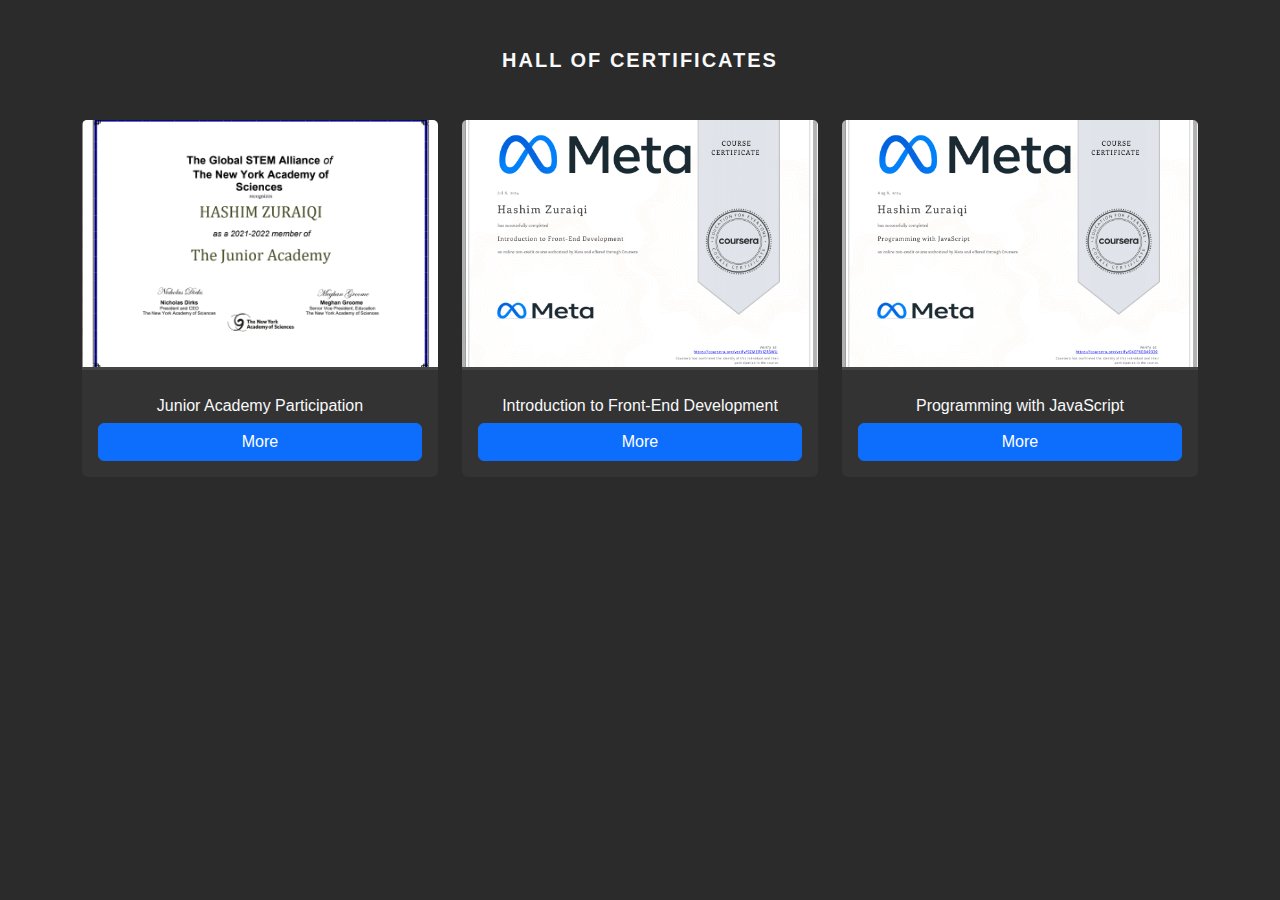
==== certificates.html @ 284e5f0f "Update certificates.html" ====
<!DOCTYPE html>
<html lang="en">
<head>
    <meta charset="UTF-8">
    <meta name="viewport" content="width=device-width, initial-scale=1.0">
    <title>Hall of Certificates</title>
    <!-- Bootstrap CSS -->
    <link href="https://cdn.jsdelivr.net/npm/bootstrap@5.3.0/dist/css/bootstrap.min.css" rel="stylesheet">
    <!-- Custom CSS -->
    <style>
        body {
            background-color: #2b2b2b;
            color: #ffffff;
            font-family: 'Arial', sans-serif;
        }

        h1 {
            font-size: 1.25rem;
            font-weight: bold;
            text-transform: uppercase;
            letter-spacing: 2px;
            color: red;
            margin-bottom: 1rem;
        }

        .certificate-card {
            background-color: #333;
            border: none;
            transition: transform 0.3s ease, box-shadow 0.3s ease;
            animation: fadeInUp 0.5s ease-in-out;
        }

        .certificate-card:hover {
            transform: translateY(-10px);
            box-shadow: 0 4px 20px rgba(0, 0, 0, 0.5);
        }

        .certificate-card img {
            height: 250px;
            object-fit: cover;
            border-bottom: 3px solid #444;
        }

        .card-title {
            font-size: 1rem;
            margin-top: 10px;
        }

        @keyframes fadeInUp {
            from {
                opacity: 0;
                transform: translateY(20px);
            }
            to {
                opacity: 1;
                transform: translateY(0);
            }
        }
        
        /* Media query to handle smaller screens */
        @media (max-width: 768px) {
            h1 {
                font-size: 1rem;
            }
        }
    </style>
</head>
<body>
    <div class="container py-5">
        <h1 class="text-center text-light mb-5">Hall of Certificates</h1>
        <div class="row">
            <!-- Example certificate -->
            <div class="col-md-4 mb-4">
                <div class="card certificate-card">
                    <img src="Screenshot 2024-08-09 174906.png" class="card-img-top" alt="Certificate 1">
                    <div class="card-body">
                        <h5 class="card-title text-center text-light">Junior Academy Participation</h5>
                        <!-- More button -->
                        <button class="btn btn-primary w-100" type="button" data-bs-toggle="collapse" data-bs-target="#collapseExample1" aria-expanded="false" aria-controls="collapseExample1">
                            More
                        </button>
                        <!-- Collapsible content -->
                        <div class="collapse mt-3" id="collapseExample1">
                            <div class="card card-body text-light" style="background-color: #444;">
                                <p>This certificate represents the successful participation in the Junior Academy program, where students engage in advanced topics and collaborative projects.
                            </div>
                        </div>
                    </div>
                </div>
            </div>
            <!-- Add more certificate cards here -->
            <div class="col-md-4 mb-4">
                <div class="card certificate-card">
                    <img src="Coursera (1)-1.png" class="card-img-top" alt="Certificate 2">
                    <div class="card-body">
                        <h5 class="card-title text-center text-light">Introduction to Front-End Development</h5>
                        <!-- More button -->
                        <button class="btn btn-primary w-100" type="button" data-bs-toggle="collapse" data-bs-target="#collapseExample2" aria-expanded="false" aria-controls="collapseExample2">
                            More
                        </button>
                        <!-- Collapsible content -->
                        <div class="collapse mt-3" id="collapseExample2">
                            <div class="card card-body text-light" style="background-color: #444;">
                                This certificate, part of the larger Professional Certificate in Front-End Development program offered by Meta, covers the essential building blocks of web development. It provides a deep understanding of how the web works, with a focus on HTML and CSS, as well as an introduction to various libraries that enhance web development. This course lays a strong foundation for anyone looking to start a career in front-end development.
                            </div>
                        </div>
                    </div>
                </div>
            </div>
            <!-- Add more certificate cards here -->
            <div class="col-md-4 mb-4">
                <div class="card certificate-card">
                    <img src="Coursera 04EPXEB40330-1.png" class="card-img-top" alt="Certificate 3">
                    <div class="card-body">
                        <h5 class="card-title text-center text-light">Programming with JavaScript</h5>
                        <!-- More button -->
                        <button class="btn btn-primary w-100" type="button" data-bs-toggle="collapse" data-bs-target="#collapseExample3" aria-expanded="false" aria-controls="collapseExample3">
                            More
                        </button>
                        <!-- Collapsible content -->
                        <div class="collapse mt-3" id="collapseExample3">
                            <div class="card card-body text-light" style="background-color: #444;">
                                This certificate, part of the Professional Certificate in Front-End Development program offered by Meta, covers advanced JavaScript programming techniques.
                            </div>
                        </div>
                    </div>
                </div>
            </div>
        </div>
    </div>

    <!-- Bootstrap JS and dependencies -->
    <script src="https://cdn.jsdelivr.net/npm/bootstrap@5.3.0/dist/js/bootstrap.bundle.min.js"></script>
</body>
</html>
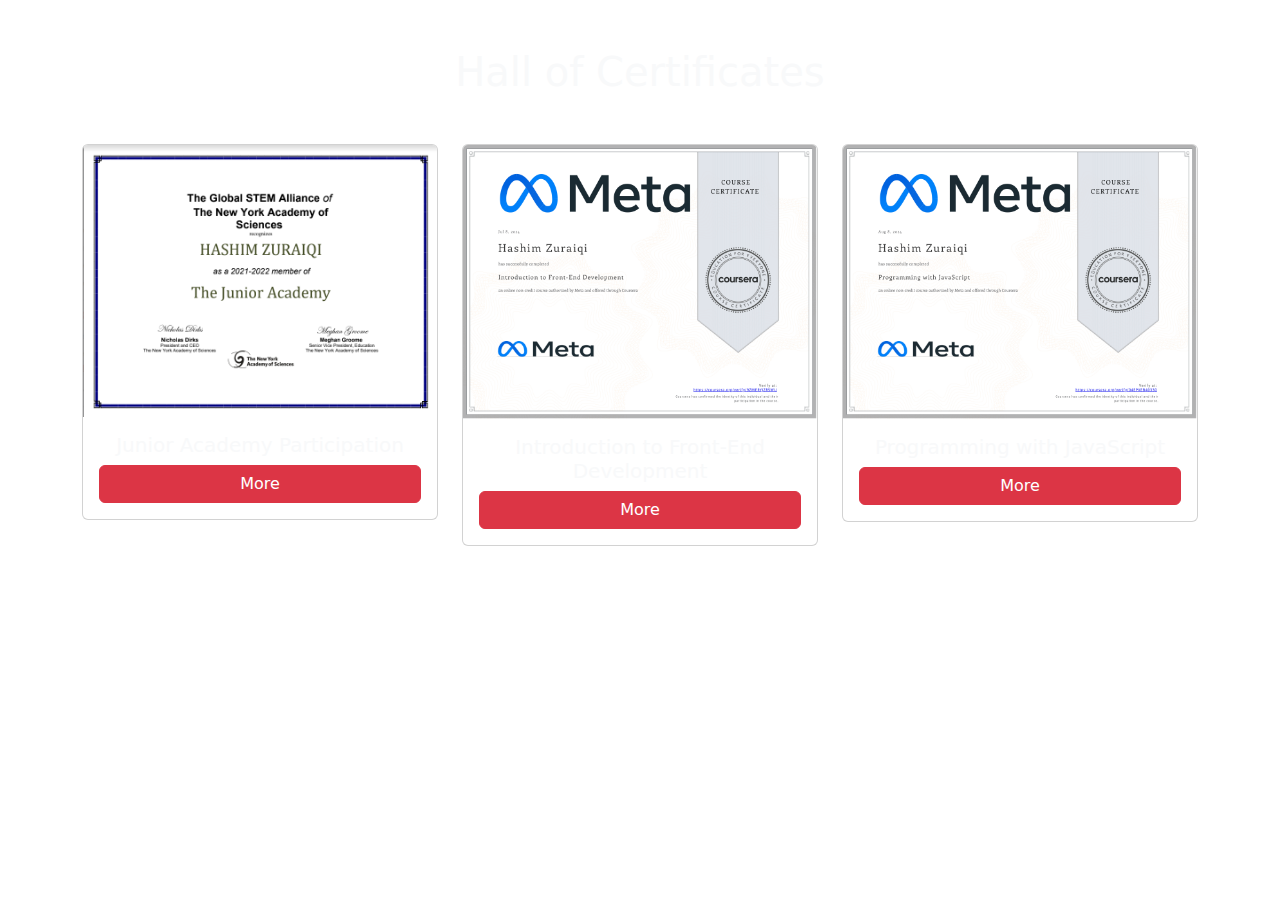
==== commit 9e66fa1e: "Add files via upload" ====
--- a/certificates.html
+++ b/certificates.html
@@ -6,64 +6,7 @@
     <title>Hall of Certificates</title>
     <!-- Bootstrap CSS -->
     <link href="https://cdn.jsdelivr.net/npm/bootstrap@5.3.0/dist/css/bootstrap.min.css" rel="stylesheet">
-    <!-- Custom CSS -->
-    <style>
-        body {
-            background-color: #2b2b2b;
-            color: #ffffff;
-            font-family: 'Arial', sans-serif;
-        }
-
-        h1 {
-            font-size: 1.25rem;
-            font-weight: bold;
-            text-transform: uppercase;
-            letter-spacing: 2px;
-            color: red;
-            margin-bottom: 1rem;
-        }
-
-        .certificate-card {
-            background-color: #333;
-            border: none;
-            transition: transform 0.3s ease, box-shadow 0.3s ease;
-            animation: fadeInUp 0.5s ease-in-out;
-        }
-
-        .certificate-card:hover {
-            transform: translateY(-10px);
-            box-shadow: 0 4px 20px rgba(0, 0, 0, 0.5);
-        }
-
-        .certificate-card img {
-            height: 250px;
-            object-fit: cover;
-            border-bottom: 3px solid #444;
-        }
-
-        .card-title {
-            font-size: 1rem;
-            margin-top: 10px;
-        }
-
-        @keyframes fadeInUp {
-            from {
-                opacity: 0;
-                transform: translateY(20px);
-            }
-            to {
-                opacity: 1;
-                transform: translateY(0);
-            }
-        }
-        
-        /* Media query to handle smaller screens */
-        @media (max-width: 768px) {
-            h1 {
-                font-size: 1rem;
-            }
-        }
-    </style>
+    <link rel="stylesheet" href="/CSS.styles\styleCertificates.css">
 </head>
 <body>
     <div class="container py-5">
@@ -72,11 +15,11 @@
             <!-- Example certificate -->
             <div class="col-md-4 mb-4">
                 <div class="card certificate-card">
-                    <img src="Screenshot 2024-08-09 174906.png" class="card-img-top" alt="Certificate 1">
+                    <img src="/images/JuniorAcademy.png" class="card-img-top" alt="Certificate 1">
                     <div class="card-body">
                         <h5 class="card-title text-center text-light">Junior Academy Participation</h5>
                         <!-- More button -->
-                        <button class="btn btn-primary w-100" type="button" data-bs-toggle="collapse" data-bs-target="#collapseExample1" aria-expanded="false" aria-controls="collapseExample1">
+                        <button id="btn" class="btn btn-danger w-100" type="button" data-bs-toggle="collapse" data-bs-target="#collapseExample1" aria-expanded="false" aria-controls="collapseExample1">
                             More
                         </button>
                         <!-- Collapsible content -->
@@ -91,11 +34,11 @@
             <!-- Add more certificate cards here -->
             <div class="col-md-4 mb-4">
                 <div class="card certificate-card">
-                    <img src="Coursera (1)-1.png" class="card-img-top" alt="Certificate 2">
+                    <a href="https://coursera.org/share/0f39022f56c3f7714c14078249b04bf5"><img src="/images/introduction.png" class="card-img-top" alt="Certificate 2"></a>
                     <div class="card-body">
                         <h5 class="card-title text-center text-light">Introduction to Front-End Development</h5>
                         <!-- More button -->
-                        <button class="btn btn-primary w-100" type="button" data-bs-toggle="collapse" data-bs-target="#collapseExample2" aria-expanded="false" aria-controls="collapseExample2">
+                        <button id="btn" class="btn btn-danger w-100" type="button" data-bs-toggle="collapse" data-bs-target="#collapseExample2" aria-expanded="false" aria-controls="collapseExample2">
                             More
                         </button>
                         <!-- Collapsible content -->
@@ -110,11 +53,11 @@
             <!-- Add more certificate cards here -->
             <div class="col-md-4 mb-4">
                 <div class="card certificate-card">
-                    <img src="Coursera 04EPXEB40330-1.png" class="card-img-top" alt="Certificate 3">
+                    <a href="https://coursera.org/share/d156e8ffebfd76307b1ec7d79190aedc"><img src="/images/JavaScript.png" class="card-img-top" alt="Certificate 3"></a> 
                     <div class="card-body">
                         <h5 class="card-title text-center text-light">Programming with JavaScript</h5>
                         <!-- More button -->
-                        <button class="btn btn-primary w-100" type="button" data-bs-toggle="collapse" data-bs-target="#collapseExample3" aria-expanded="false" aria-controls="collapseExample3">
+                        <button id="btn" class="btn btn-danger w-100" type="button" data-bs-toggle="collapse" data-bs-target="#collapseExample3" aria-expanded="false" aria-controls="collapseExample3">
                             More
                         </button>
                         <!-- Collapsible content -->
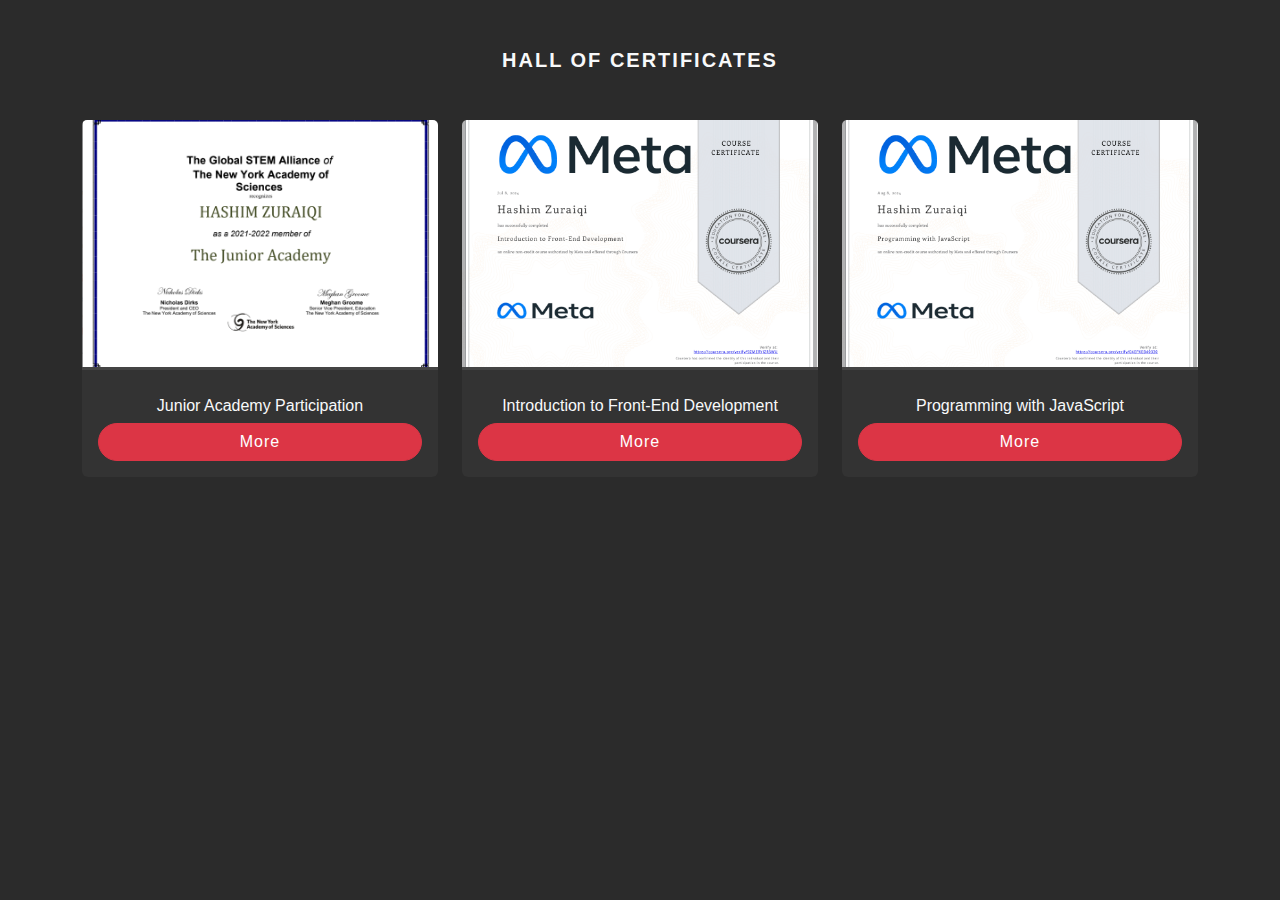
==== commit e3218f70: "Update certificates.html" ====
--- a/certificates.html
+++ b/certificates.html
@@ -6,7 +6,7 @@
     <title>Hall of Certificates</title>
     <!-- Bootstrap CSS -->
     <link href="https://cdn.jsdelivr.net/npm/bootstrap@5.3.0/dist/css/bootstrap.min.css" rel="stylesheet">
-    <link rel="stylesheet" href="/CSS.styles\styleCertificates.css">
+    <link rel="stylesheet" href="styleCertificates.css">
 </head>
 <body>
     <div class="container py-5">
--- a/styleCertificates.css
+++ b/styleCertificates.css
@@ -0,0 +1,68 @@
+body {
+    background-color: #2b2b2b;
+    color: #ffffff;
+    font-family: 'Arial', sans-serif;
+}
+
+h1 {
+    font-size: 1.25rem;
+    font-weight: bold;
+    text-transform: uppercase;
+    letter-spacing: 2px;
+    color: red;
+    margin-bottom: 1rem;
+}
+
+.certificate-card {
+    background-color: #333;
+    border: none;
+    transition: transform 0.3s ease, box-shadow 0.3s ease;
+    animation: fadeInUp 0.5s ease-in-out;
+}
+
+.certificate-card:hover {
+    transform: translateY(-10px);
+    box-shadow: 0 4px 20px rgba(0, 0, 0, 0.5);
+}
+
+.certificate-card img {
+    height: 250px;
+    object-fit: cover;
+    border-bottom: 3px solid #444;
+}
+
+.card-title {
+    font-size: 1rem;
+    margin-top: 10px;
+}
+
+@keyframes fadeInUp {
+    from {
+        opacity: 0;
+        transform: translateY(20px);
+    }
+    to {
+        opacity: 1;
+        transform: translateY(0);
+    }
+}
+
+/* Media query to handle smaller screens */
+@media (max-width: 768px) {
+    h1 {
+        font-size: 1rem;
+    }
+}
+#btn
+{
+    width: 100%;
+    height: 100%;
+    color: #fff;
+    border-radius: 30px;
+    font-weight: 400;
+    letter-spacing: 1px;
+    text-decoration: none;
+    transition: 0.5s;
+    overflow: hidden;
+    backdrop-filter: blur(15px);
+}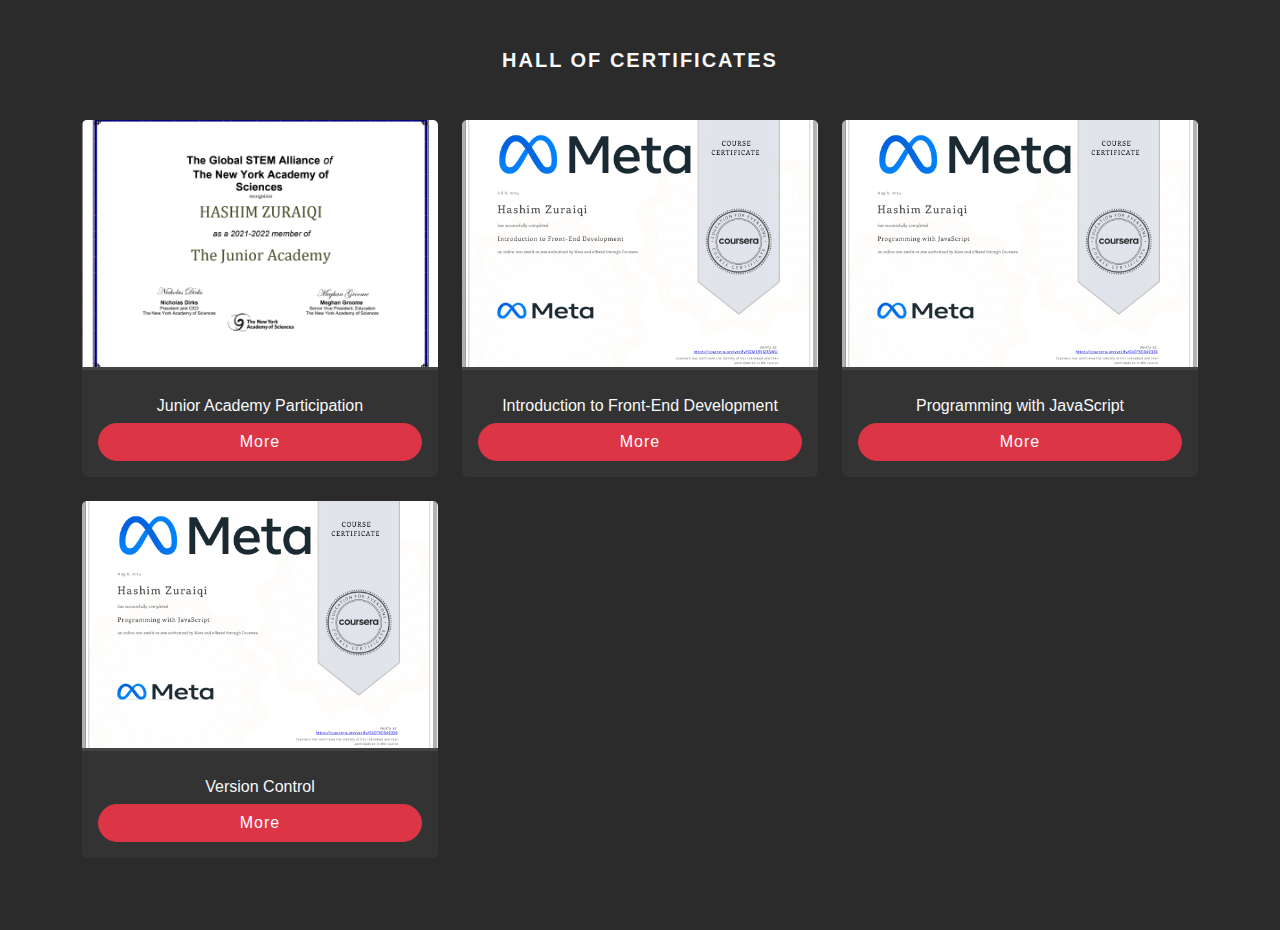
==== commit 76a1c28f: "certificate" ====
--- a/certificates.html
+++ b/certificates.html
@@ -15,7 +15,7 @@
             <!-- Example certificate -->
             <div class="col-md-4 mb-4">
                 <div class="card certificate-card">
-                    <img src="/images/JuniorAcademy.png" class="card-img-top" alt="Certificate 1">
+                    <img src="JuniorAcademy.png" class="card-img-top" alt="Certificate 1">
                     <div class="card-body">
                         <h5 class="card-title text-center text-light">Junior Academy Participation</h5>
                         <!-- More button -->
@@ -34,7 +34,7 @@
             <!-- Add more certificate cards here -->
             <div class="col-md-4 mb-4">
                 <div class="card certificate-card">
-                    <a href="https://coursera.org/share/0f39022f56c3f7714c14078249b04bf5"><img src="/images/introduction.png" class="card-img-top" alt="Certificate 2"></a>
+                    <a href="https://coursera.org/share/0f39022f56c3f7714c14078249b04bf5"><img src="introduction.png" class="card-img-top" alt="Certificate 2"></a>
                     <div class="card-body">
                         <h5 class="card-title text-center text-light">Introduction to Front-End Development</h5>
                         <!-- More button -->
@@ -53,7 +53,7 @@
             <!-- Add more certificate cards here -->
             <div class="col-md-4 mb-4">
                 <div class="card certificate-card">
-                    <a href="https://coursera.org/share/d156e8ffebfd76307b1ec7d79190aedc"><img src="/images/JavaScript.png" class="card-img-top" alt="Certificate 3"></a> 
+                    <a href="https://coursera.org/share/d156e8ffebfd76307b1ec7d79190aedc"><img src="JavaScript.png" class="card-img-top" alt="Certificate 3"></a> 
                     <div class="card-body">
                         <h5 class="card-title text-center text-light">Programming with JavaScript</h5>
                         <!-- More button -->
@@ -69,6 +69,26 @@
                     </div>
                 </div>
             </div>
+            <div class="col-md-4 mb-4">
+                <div class="card certificate-card">
+                    <a href="https://coursera.org/share/d156e8ffebfd76307b1ec7d79190aedc"><img src="JavaScript.png" class="card-img-top" alt="Certificate 3"></a> 
+                    <div class="card-body">
+                        <h5 class="card-title text-center text-light">Version Control</h5>
+                        <!-- More button -->
+                        <button id="btn" class="btn btn-danger w-100" type="button" data-bs-toggle="collapse" data-bs-target="#collapseExample3" aria-expanded="false" aria-controls="collapseExample3">
+                            More
+                        </button>
+                        <!-- Collapsible content -->
+                        <div class="collapse mt-3" id="collapseExample3">
+                            <div class="card card-body text-light" style="background-color: #444;">
+                                This certificate is presented to Hashim Zuraiqi for completing a course on Version Control, covering Git and GitHub. The course included the basics of version control, working with repositories, and collaboration through GitHub. Additionally, Hashim gained knowledge of key Unix commands used for managing files and directories in the command-line environment.
+                            </div>
+                        </div>
+                    </div>
+                </div>
+            </div>
+
+
         </div>
     </div>
 
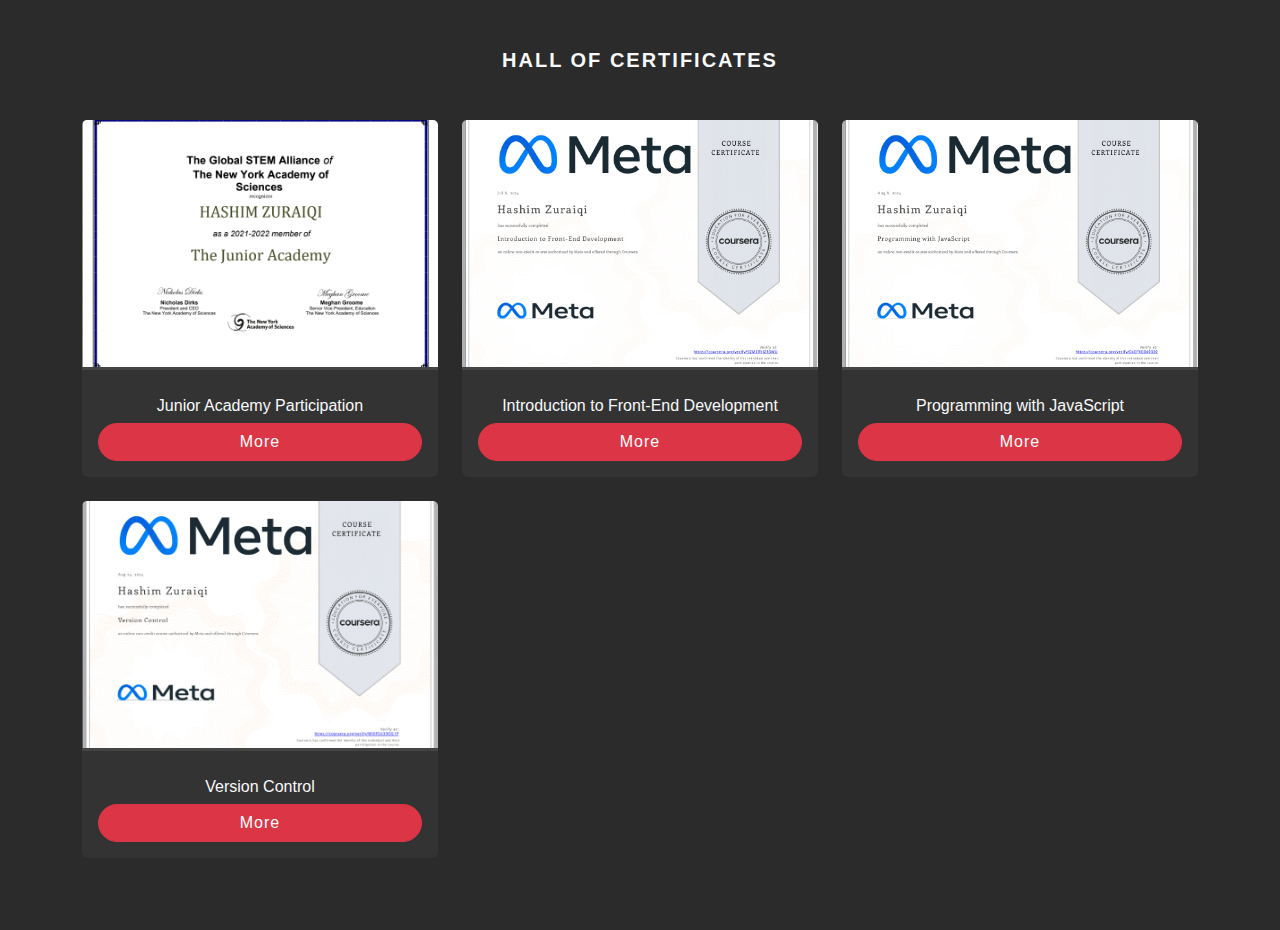
==== commit cbe55218: "Update certificates.html" ====
--- a/certificates.html
+++ b/certificates.html
@@ -69,17 +69,18 @@
                     </div>
                 </div>
             </div>
+
             <div class="col-md-4 mb-4">
                 <div class="card certificate-card">
-                    <a href="https://coursera.org/share/d156e8ffebfd76307b1ec7d79190aedc"><img src="JavaScript.png" class="card-img-top" alt="Certificate 3"></a> 
+                    <a href="https://www.coursera.org/account/accomplishments/verify/WI0FSU39OG1P"><img src="VersionControl.png" class="card-img-top" alt="Certificate 4"></a> 
                     <div class="card-body">
                         <h5 class="card-title text-center text-light">Version Control</h5>
                         <!-- More button -->
-                        <button id="btn" class="btn btn-danger w-100" type="button" data-bs-toggle="collapse" data-bs-target="#collapseExample3" aria-expanded="false" aria-controls="collapseExample3">
+                        <button id="btn" class="btn btn-danger w-100" type="button" data-bs-toggle="collapse" data-bs-target="#collapseExample4" aria-expanded="false" aria-controls="collapseExample4">
                             More
                         </button>
                         <!-- Collapsible content -->
-                        <div class="collapse mt-3" id="collapseExample3">
+                        <div class="collapse mt-3" id="collapseExample4">
                             <div class="card card-body text-light" style="background-color: #444;">
                                 This certificate is presented to Hashim Zuraiqi for completing a course on Version Control, covering Git and GitHub. The course included the basics of version control, working with repositories, and collaboration through GitHub. Additionally, Hashim gained knowledge of key Unix commands used for managing files and directories in the command-line environment.
                             </div>
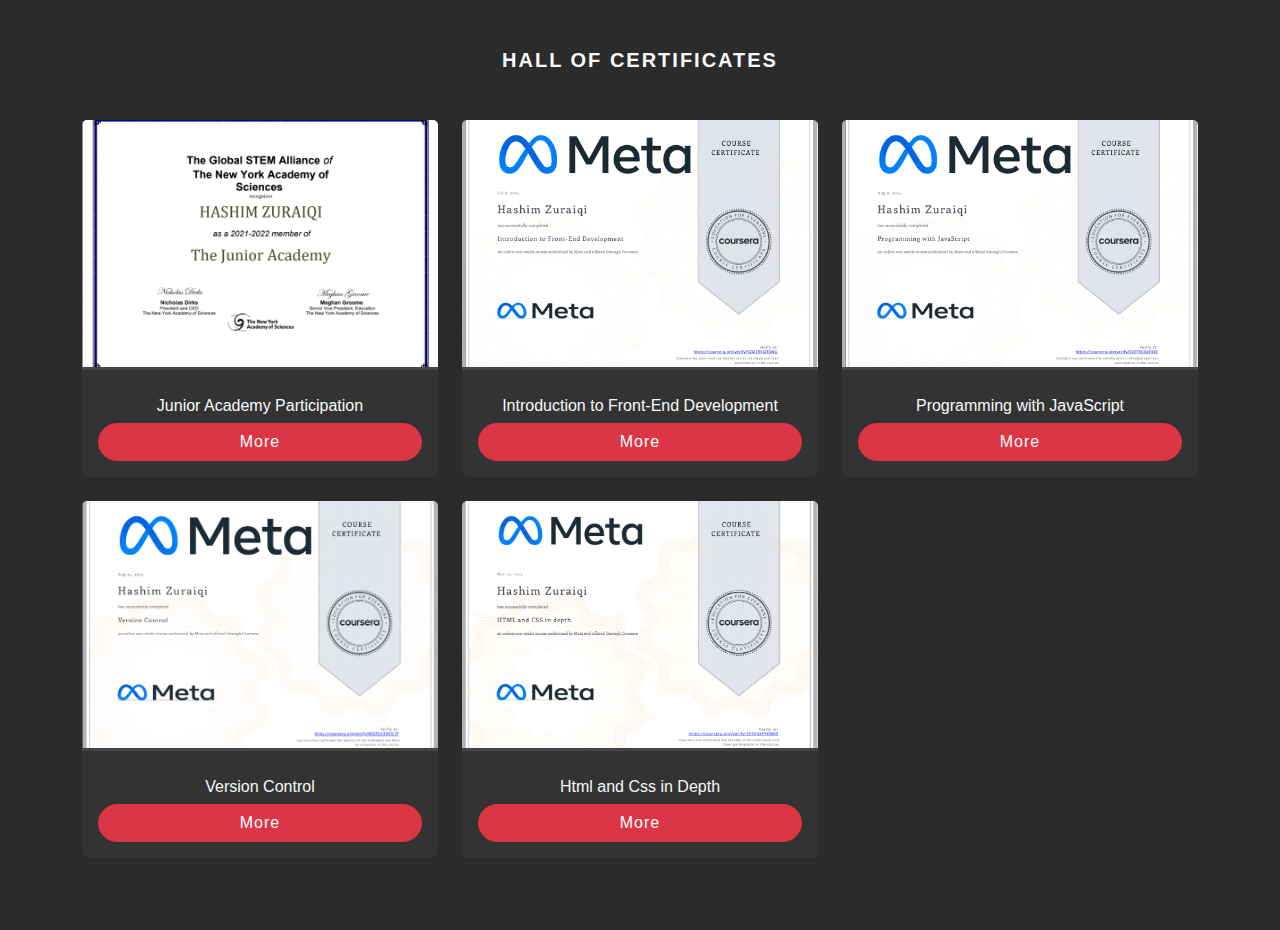
==== commit c3b74da0: "new certificate" ====
--- a/certificates.html
+++ b/certificates.html
@@ -89,6 +89,24 @@
                 </div>
             </div>
 
+            <div class="col-md-4 mb-4">
+                <div class="card certificate-card">
+                    <a href="https://www.coursera.org/account/accomplishments/verify/397Q0XPFRMA9"><img src="htmlandcssindepth.png" class="card-img-top" alt="Certificate 5"></a> 
+                    <div class="card-body">
+                        <h5 class="card-title text-center text-light">Html and Css in Depth</h5>
+                        <!-- More button -->
+                        <button id="btn" class="btn btn-danger w-100" type="button" data-bs-toggle="collapse" data-bs-target="#collapseExample5" aria-expanded="false" aria-controls="collapseExample5">
+                            More
+                        </button>
+                        <!-- Collapsible content -->
+                        <div class="collapse mt-3" id="collapseExample5">
+                            <div class="card card-body text-light" style="background-color: #444;">
+                                Completed the HTML and CSS In-Depth course by Meta, where I learned to build accessible, responsive, and visually appealing websites using advanced HTML and CSS techniques like Flexbox, Grid, and animations. This course strengthened my web development skills for creating professional-grade interfaces.
+                            </div>
+                        </div>
+                    </div>
+                </div>
+            </div>
 
         </div>
     </div>
